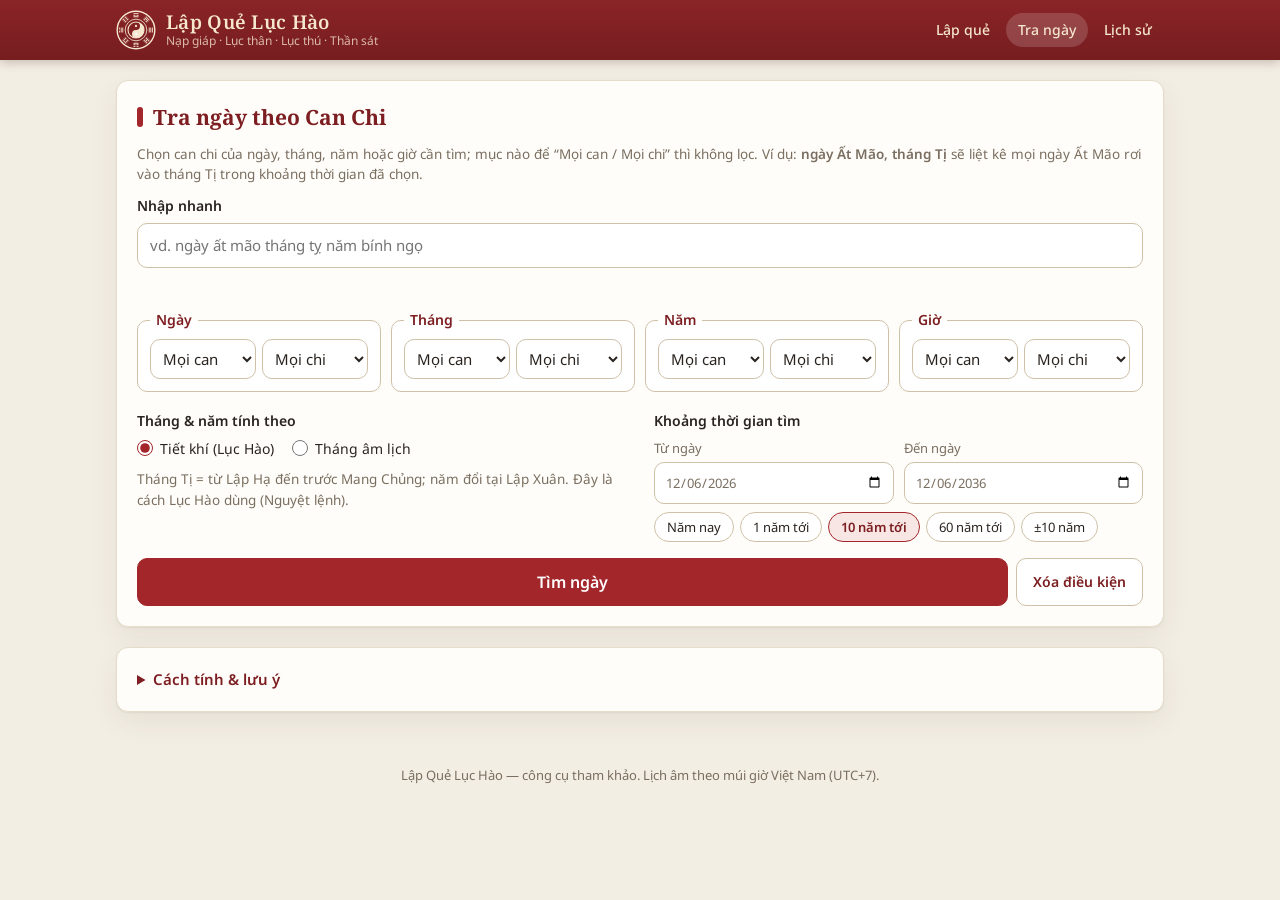
==== tra-ngay.html @ d0d36dfe "Web lập quẻ Lục Hào: lá quẻ, soi hào, tra ngày can chi, giải quẻ - Lập quẻ: số serial, gieo xu, Mai " ====
<!doctype html>
<html lang="vi">
<head>
  <meta charset="utf-8">
  <meta name="viewport" content="width=device-width, initial-scale=1">
  <title>Tra Ngày Can Chi</title>
  <meta name="description" content="Tìm các ngày dương lịch theo can chi ngày, tháng, năm, giờ — tháng theo tiết khí (Lục Hào) hoặc theo âm lịch.">
  <meta name="theme-color" content="#7d1f22">
  <link rel="icon" href="data:image/svg+xml,%3Csvg xmlns='http://www.w3.org/2000/svg' viewBox='-10 -10 20 20'%3E%3Ccircle r='9.5' fill='%23fff' stroke='%23a3262b'/%3E%3Cpath d='M0,-9.5A9.5,9.5 0 0,1 0,9.5A4.75,4.75 0 0,1 0,0A4.75,4.75 0 0,0 0,-9.5Z' fill='%23a3262b'/%3E%3Ccircle cy='-4.75' r='1.4' fill='%23a3262b'/%3E%3Ccircle cy='4.75' r='1.4' fill='%23fff'/%3E%3C/svg%3E">
  <link rel="preconnect" href="https://fonts.googleapis.com">
  <link rel="preconnect" href="https://fonts.gstatic.com" crossorigin>
  <link href="https://fonts.googleapis.com/css2?family=Noto+Sans:wght@400;500;600;700&family=Noto+Serif:wght@600;700&display=swap" rel="stylesheet">
  <link rel="stylesheet" href="css/style.css">
</head>
<body>
  <header class="topbar">
    <div class="topbar-in">
      <a class="brand" href="index.html" aria-label="Trang chủ Lập Quẻ Lục Hào">
        <span class="brand-mark" id="brandMark" aria-hidden="true"></span>
        <span class="brand-text"><b>Lập Quẻ Lục Hào</b><small>Nạp giáp · Lục thân · Lục thú · Thần sát</small></span>
      </a>
      <nav class="topnav" aria-label="Điều hướng">
        <a href="index.html">Lập quẻ</a>
        <a href="tra-ngay.html" aria-current="page">Tra ngày</a>
        <a href="index.html#history">Lịch sử</a>
      </nav>
    </div>
  </header>

  <main class="wrap">
    <section class="card" id="lookup" aria-labelledby="lkTitle">
      <h2 class="card-title" id="lkTitle">Tra ngày theo Can Chi</h2>
      <p class="hint lk-intro">Chọn can chi của ngày, tháng, năm hoặc giờ cần tìm; mục nào để “Mọi can / Mọi chi” thì không lọc. Ví dụ: <b>ngày Ất Mão, tháng Tị</b> sẽ liệt kê mọi ngày Ất Mão rơi vào tháng Tị trong khoảng thời gian đã chọn.</p>

      <div class="field">
        <label class="label" for="quick">Nhập nhanh</label>
        <input id="quick" type="text" autocomplete="off" spellcheck="false" placeholder="vd. ngày ất mão tháng tỵ năm bính ngọ">
        <p class="quick-msg" id="quickMsg" aria-live="polite"></p>
      </div>

      <div class="cc-grid" id="ccGrid"></div>

      <div class="lk-opts">
        <div class="field">
          <span class="label" id="mmLabel">Tháng &amp; năm tính theo</span>
          <div class="time-modes" role="radiogroup" aria-labelledby="mmLabel">
            <label class="radio"><input type="radio" name="mmode" value="solar" checked> Tiết khí (Lục Hào)</label>
            <label class="radio"><input type="radio" name="mmode" value="lunar"> Tháng âm lịch</label>
          </div>
          <p class="hint" id="mmHint"></p>
        </div>

        <div class="field">
          <span class="label">Khoảng thời gian tìm</span>
          <div class="range-row">
            <label>Từ ngày<input id="from" type="date" min="1900-01-01" max="2199-12-31"></label>
            <label>Đến ngày<input id="to" type="date" min="1900-01-01" max="2199-12-31"></label>
          </div>
          <div class="presets" id="presets">
            <button type="button" class="chip-btn" data-preset="year">Năm nay</button>
            <button type="button" class="chip-btn" data-preset="1">1 năm tới</button>
            <button type="button" class="chip-btn" data-preset="10">10 năm tới</button>
            <button type="button" class="chip-btn" data-preset="60">60 năm tới</button>
            <button type="button" class="chip-btn" data-preset="pm10">±10 năm</button>
          </div>
        </div>
      </div>

      <div class="btn-row lk-actions">
        <button type="button" class="btn primary big" id="searchBtn">Tìm ngày</button>
        <button type="button" class="btn ghost" id="clearBtn">Xóa điều kiện</button>
      </div>
      <p class="form-err" id="formErr" role="alert" hidden></p>
    </section>

    <section class="card" id="lkResult" hidden aria-labelledby="resTitle">
      <div class="result-bar">
        <h2 class="card-title" id="resTitle">Kết quả</h2>
        <button type="button" class="btn ghost sm" id="copyLink">Sao chép liên kết</button>
      </div>
      <p class="lk-summary" id="lkSummary" aria-live="polite"></p>
      <div class="tscroll"><table class="dtable lk-table" id="lkTable"></table></div>
      <p class="hint" id="lkFoot"></p>
    </section>

    <section class="card">
      <details class="howto">
        <summary>Cách tính &amp; lưu ý</summary>
        <ul>
          <li><b>Theo tiết khí</b> (dùng trong Lục Hào): tháng Dần bắt đầu từ Lập Xuân, tháng Mão từ Kinh Trập, tháng Thìn từ Thanh Minh, tháng Tị từ Lập Hạ… Năm đổi tại Lập Xuân. Ngày giao tiết có hai trụ tháng — trang ghi rõ giờ đổi tháng.</li>
          <li><b>Theo âm lịch</b>: tháng Giêng là Dần, tháng 2 là Mão… tháng 4 là Tị; năm đổi tại Tết. Tháng nhuận dùng can chi của tháng chính.</li>
          <li>Ngày can chi tính trọn ngày dương lịch (0h–24h). Giờ Tý (23h–1h) thuộc về ngày mới.</li>
          <li>Can dương (Giáp, Bính, Mậu, Canh, Nhâm) chỉ đi với chi dương (Tý, Dần, Thìn, Ngọ, Thân, Tuất); can âm đi với chi âm.</li>
          <li>Lịch theo múi giờ Việt Nam (UTC+7), phạm vi 1900–2199.</li>
        </ul>
      </details>
    </section>
  </main>

  <footer class="footer">
    <p>Lập Quẻ Lục Hào — công cụ tham khảo. Lịch âm theo múi giờ Việt Nam (UTC+7).</p>
  </footer>

  <div class="toast" id="toast" role="status" aria-live="polite"></div>

  <script src="js/lunar.js"></script>
  <script src="js/iching.js"></script>
  <script src="js/render.js"></script>
  <script src="js/lookup.js"></script>
</body>
</html>
---- css/style.css ----
/* =========================================================
   Lập Quẻ Lục Hào — giao diện
   ========================================================= */
:root {
  color-scheme: light;
  --el-0: #2e9d48;
  --el-1: #e0362c;
  --el-2: #b7791f;
  --el-3: #6f7785;
  --el-4: #1f5fbf;
  --bg: #f3eee4;
  --paper: #fffdf9;
  --ink: #2a2420;
  --muted: #7a6e60;
  --line: #e5dccb;
  --line-strong: #cfc1a8;
  --accent: #a3262b;
  --accent-dark: #7d1f22;
  --accent-soft: #f7e6e3;
  --gold: #c99a3b;
  --blue: #2c5ba8;
  --red: #e0161e;
  --purple: #9b1d97;
  --good: #2f7a4b;
  --good-soft: #e5f2e9;
  --bad: #b3261e;
  --bad-soft: #fbe7e5;
  --warn: #9a6200;
  --warn-soft: #fbf0d9;
  --radius: 12px;
  --shadow: 0 1px 2px rgba(60, 40, 20, .06), 0 10px 28px rgba(60, 40, 20, .07);
  --font: 'Noto Sans', system-ui, -apple-system, 'Segoe UI', Roboto, Arial, sans-serif;
  --serif: 'Noto Serif', Georgia, 'Times New Roman', serif;
}

* { box-sizing: border-box; }
html { scroll-padding-top: 76px; }
body {
  margin: 0;
  background: var(--bg);
  color: var(--ink);
  font: 15px/1.55 var(--font);
  -webkit-font-smoothing: antialiased;
}
button, input, select { font: inherit; color: inherit; }
b, strong { font-weight: 600; }
.muted { color: var(--muted); }
[hidden] { display: none !important; }

/* ---------- Thanh trên ---------- */
.topbar {
  position: sticky; top: 0; z-index: 20;
  background: var(--accent-dark);
  background-image: linear-gradient(180deg, #8a2427, #761d20);
  color: #f6e7cf;
  box-shadow: 0 2px 10px rgba(60, 20, 10, .25);
}
.topbar-in {
  max-width: 1080px; margin: 0 auto; padding: 10px 16px;
  display: flex; align-items: center; justify-content: space-between; gap: 12px;
}
.brand { display: flex; align-items: center; gap: 10px; color: inherit; text-decoration: none; min-width: 0; }
.brand-mark { width: 40px; height: 40px; flex: 0 0 40px; }
.brand-mark svg { display: block; }
.brand-text { display: flex; flex-direction: column; line-height: 1.2; min-width: 0; }
.brand-text b { white-space: nowrap; }
.brand-text b { font-family: var(--serif); font-size: 19px; letter-spacing: .3px; }
.brand-text small { font-size: 12px; opacity: .78; white-space: nowrap; overflow: hidden; text-overflow: ellipsis; }
.topnav { display: flex; gap: 4px; }
.topnav a {
  white-space: nowrap; color: #f6e7cf; text-decoration: none; font-size: 14px; font-weight: 500;
  padding: 6px 12px; border-radius: 999px;
}
.topnav a:hover { background: rgba(255, 255, 255, .12); }

/* ---------- Bố cục ---------- */
.wrap { max-width: 1080px; margin: 0 auto; padding: 20px 16px 40px; display: flex; flex-direction: column; gap: 20px; }
.card {
  background: var(--paper);
  border: 1px solid var(--line);
  border-radius: var(--radius);
  box-shadow: var(--shadow);
  padding: 20px;
}
.card-title {
  font-family: var(--serif); font-size: 21px; margin: 0 0 14px; color: var(--accent-dark);
  display: flex; align-items: center; gap: 10px;
}
.card-title::before {
  content: ''; width: 6px; height: 20px; border-radius: 3px; background: var(--accent);
}

/* ---------- Form ---------- */
.cast-grid { display: grid; grid-template-columns: 1fr; gap: 8px 28px; }
@media (min-width: 880px) { .cast-grid { grid-template-columns: minmax(0, 5fr) minmax(0, 6fr); } }
.cast-col { min-width: 0; }
.field { margin-bottom: 16px; }
.label { display: block; font-weight: 600; font-size: 14px; margin-bottom: 6px; color: var(--ink); }
.label.sm { font-size: 13px; }
input[type=text], input[type=number], input[type=datetime-local], select {
  width: 100%; padding: 10px 12px; border: 1px solid var(--line-strong); border-radius: 10px;
  background: #fff; min-height: 42px;
}
input:focus-visible, select:focus-visible, button:focus-visible {
  outline: 3px solid rgba(163, 38, 43, .35); outline-offset: 1px;
}
#customTime { margin-top: 2px; }
.time-modes { display: flex; flex-wrap: wrap; gap: 6px 18px; margin-bottom: 8px; }
.radio, .check { display: inline-flex; align-items: center; gap: 7px; cursor: pointer; font-size: 14px; }
.radio input, .check input { accent-color: var(--accent); width: 16px; height: 16px; margin: 0; }
.check { margin-top: 10px; color: var(--muted); }
.clock { font-variant-numeric: tabular-nums; color: var(--accent); font-weight: 600; }
.time-preview {
  margin-top: 10px; padding: 10px 12px; border-radius: 10px; background: #faf6ef;
  border: 1px dashed var(--line-strong); font-size: 13.5px; line-height: 1.6;
}
.hint { font-size: 13.5px; color: var(--muted); margin: 10px 0; }

/* Tabs */
.tabs { display: flex; flex-wrap: wrap; gap: 6px; }
.tab {
  border: 1px solid var(--line-strong); background: #fff; border-radius: 999px;
  padding: 7px 14px; cursor: pointer; font-size: 14px; font-weight: 500; color: var(--ink);
  transition: background .15s, color .15s, border-color .15s;
}
.tab:hover { border-color: var(--accent); }
.tab[aria-selected=true] { background: var(--accent); border-color: var(--accent); color: #fff; }
.panel { padding-top: 2px; }

/* Nút */
.btn {
  display: inline-flex; align-items: center; justify-content: center; gap: 6px;
  min-height: 40px; padding: 8px 16px; border-radius: 10px; cursor: pointer;
  border: 1px solid var(--accent); background: var(--accent); color: #fff; font-weight: 600; font-size: 14px;
  transition: background .15s, transform .05s;
}
.btn:hover { background: var(--accent-dark); }
.btn:active { transform: translateY(1px); }
.btn:disabled { opacity: .5; cursor: not-allowed; }
.btn.ghost { background: #fff; color: var(--accent-dark); border-color: var(--line-strong); }
.btn.ghost:hover { border-color: var(--accent); background: var(--accent-soft); }
.btn.sm { min-height: 32px; padding: 4px 12px; font-size: 13px; }
.btn.big { min-height: 48px; font-size: 16px; padding: 10px 22px; width: 100%; }
.btn-row { display: flex; flex-wrap: wrap; gap: 8px; }
.cast-actions { margin-top: 8px; }

/* Gieo xu */
.coin-stage { display: flex; flex-direction: column; gap: 14px; margin: 6px 0 12px; }
.coins { display: flex; gap: 14px; justify-content: center; perspective: 600px; }
.coinwrap { display: flex; flex-direction: column; align-items: center; gap: 6px; width: 72px; }
.coinwrap small { font-size: 12px; color: var(--muted); white-space: nowrap; }
.coin {
  width: 64px; height: 64px; border-radius: 50%; position: relative;
  display: grid; place-items: center; transform-style: preserve-3d;
  box-shadow: inset 0 0 0 3px rgba(0, 0, 0, .12), 0 3px 8px rgba(60, 40, 20, .25);
  transition: background .2s;
}
.coin[data-face=yang] { background: radial-gradient(circle at 35% 30%, #f6d98a, #c99a3b 60%, #9c7426); }
.coin[data-face=yin] { background: radial-gradient(circle at 35% 30%, #b8936a, #7b5a36 60%, #5a4026); }
.coin span {
  width: 16px; height: 16px; background: var(--paper);
  box-shadow: inset 0 0 0 2px rgba(0, 0, 0, .25);
}
.coin::before, .coin::after {
  content: ''; position: absolute; inset: 8px; border-radius: 50%;
  border: 1.5px solid rgba(255, 255, 255, .35);
}
.coin[data-face=yin]::after { inset: 18px; border-color: rgba(255, 255, 255, .2); }
.coin.spin { animation: coinspin .7s cubic-bezier(.3, .7, .4, 1) infinite; }
@keyframes coinspin {
  0% { transform: rotateY(0) translateY(0); }
  50% { transform: rotateY(540deg) translateY(-14px); }
  100% { transform: rotateY(1080deg) translateY(0); }
}
.coin-build { list-style: none; margin: 0; padding: 0; display: flex; flex-direction: column; gap: 4px; }
.coin-build li {
  display: grid; grid-template-columns: 96px 48px 1fr auto; align-items: center; gap: 10px; white-space: nowrap;
  padding: 4px 10px; border-radius: 8px; font-size: 13.5px; background: #faf6ef; min-height: 32px;
}
.coin-build li.next { outline: 2px dashed var(--line-strong); background: #fff; }
.coin-build li.mv .cb-val { color: var(--red); font-weight: 600; }
.cb-pos { color: var(--muted); }
.cb-empty { grid-column: 2 / -1; color: var(--muted); }
.cb-faces { font-size: 12px; color: var(--muted); letter-spacing: 1px; }

/* Mai hoa */
.num-row { display: grid; grid-template-columns: 1fr 1fr; gap: 10px; }
.num-row label { display: flex; flex-direction: column; gap: 4px; font-size: 13px; color: var(--muted); }
.formula {
  margin-top: 10px; padding: 12px 14px; border-radius: 10px; background: #faf6ef;
  border: 1px solid var(--line); font-size: 14px; line-height: 1.75;
}
.formula:empty { display: none; }
.f-res { margin-top: 4px; font-weight: 600; color: var(--purple); font-family: var(--serif); font-size: 15.5px; }

/* Tự chọn hào */
#quickHex { margin-bottom: 4px; }
.manual { display: flex; flex-direction: column; gap: 6px; }
.mrow { display: grid; grid-template-columns: 96px 1fr; align-items: center; gap: 8px; }
.mpos { font-size: 13.5px; color: var(--muted); }
.seg { display: grid; grid-template-columns: repeat(4, 1fr); gap: 4px; }
.seg button {
  display: flex; flex-direction: column; align-items: center; gap: 3px;
  border: 1px solid var(--line-strong); background: #fff; border-radius: 8px; padding: 6px 4px;
  cursor: pointer; font-size: 11.5px; line-height: 1.2; color: var(--muted);
}
.seg button[aria-pressed=true] { border-color: var(--accent); background: var(--accent-soft); color: var(--accent-dark); font-weight: 600; }
@media (max-width: 480px) {
  .mrow { grid-template-columns: 1fr; }
  .seg button span { font-size: 10.5px; }
}

/* ---------- Ký hiệu hào ---------- */
.lg { display: inline-flex; justify-content: space-between; width: 66px; height: 9px; color: var(--blue); vertical-align: middle; }
.lg i { display: block; height: 100%; background: currentColor; flex: 0 0 41%; }
.lg.yang i:first-child { flex-basis: 100%; }
.lg.yang i + i { display: none; }
.lg.mv { color: var(--red); }
.lg.sm { width: 40px; height: 7px; }

.hexfig { display: inline-flex; flex-direction: column; gap: 12px; }
.hexfig .lg { width: 142px; height: 19px; }
.hexfig.mini { gap: 6px; }
.hexfig.mini .lg { width: 66px; height: 9px; }
.hexfig.tiny { gap: 3px; }
.hexfig.tiny .lg { width: 30px; height: 4px; }

/* =========================================================
   LÁ QUẺ (theo mẫu)
   ========================================================= */
.result-bar { display: flex; flex-wrap: wrap; align-items: center; justify-content: space-between; gap: 10px; margin-bottom: 12px; }
.result-bar .card-title { margin: 0; }
.chart-scroll {
  overflow-x: auto; -webkit-overflow-scrolling: touch;
  border-radius: 6px; box-shadow: var(--shadow); background: #fff;
}
.scroll-hint { font-size: 12.5px; color: var(--muted); margin: 6px 0 0; text-align: center; }
.chart-scroll.fit { overflow: hidden; }

.chart {
  position: relative; width: 1000px; margin: 0 auto; background: #fff; color: #1f1f1f;
  font-family: 'Noto Sans', Arial, sans-serif; font-size: 16px; line-height: 1.35;
  border: 1px solid #a9a9a9; outline: 10px solid #fff; overflow: hidden;
}
.chart-watermark {
  position: absolute; left: 50%; top: 330px; transform: translate(-50%, 0);
  opacity: .11; pointer-events: none;
}
.chart-inner { position: relative; padding: 26px 30px 20px; }

.ch-head { display: flex; justify-content: space-between; gap: 16px; }
.ch-headtext { flex: 1; min-width: 0; }
.ch-brand { display: flex; gap: 60px; align-items: baseline; margin-bottom: 10px; font-weight: 700; font-size: 17px; }
.ch-site { color: #1f1f1f; }
.ch-app { letter-spacing: .3px; }
.ch-info { display: flex; flex-direction: column; gap: 6px; font-size: 16.5px; }
.ch-row { display: flex; gap: 10px; }
.ch-k { flex: 0 0 auto; min-width: 200px; }
.ch-row:nth-child(2) .ch-k, .ch-row:nth-child(5) .ch-k { min-width: 0; }
.ch-v { min-width: 0; }
.ch-q { color: #e0161e; font-weight: 700; font-size: 18px; word-break: break-word; }
.ch-split { display: flex; flex-wrap: wrap; gap: 4px 26px; }
.ch-split b { font-weight: 700; }
.ch-emblem { flex: 0 0 104px; display: flex; align-items: flex-start; justify-content: center; padding-top: 4px; }

.ch-hex { display: grid; grid-template-columns: 1fr 176px 1fr; margin: 26px 0 8px; }
.hexmid { align-self: center; display: flex; flex-direction: column; align-items: center; gap: 8px; text-align: center; padding-bottom: 40px; }
.mid-note { font-weight: 700; font-size: 14.5px; line-height: 1.3; color: #c0262d; letter-spacing: .2px; }
.mid-note.quiet { color: #8a8a8a; }
.hexcol { display: flex; flex-direction: column; align-items: center; text-align: center; }
.hexname { margin: 0 0 18px; color: var(--purple); font-size: 21px; font-weight: 700; letter-spacing: .2px; min-height: 28px; }
.hexpalace { margin-top: 12px; color: #9a9a9a; font-weight: 700; font-size: 16px; }
/* Thượng / Hạ quái cạnh hình quẻ: mỗi nhãn căn giữa theo 3 nét của quái */
.hexfig-wrap { position: relative; display: inline-block; }
.tri-col { position: absolute; top: 0; bottom: 0; display: grid; grid-template-rows: 81px 1fr 81px; }
.tri-col.left { right: calc(100% + 14px); }
.tri-col.right { left: calc(100% + 14px); }
.tri-lab {
  display: flex; flex-direction: column; justify-content: center; align-items: center; text-align: center; gap: 1px;
  white-space: nowrap; font-size: 15px; font-weight: 600; color: #6a6a6a; line-height: 1.25;
}
.tri-lab.tri-up { grid-row: 1; }
.tri-lab.tri-lo { grid-row: 3; }
.tri-col.left .tri-lab { padding-right: 10px; border-right: 2px solid #d2d2d2; }
.tri-col.right .tri-lab { padding-left: 10px; border-left: 2px solid #d2d2d2; }
.tri-el { font-size: 13.5px; font-weight: 700; }
.hexomen { margin-top: 20px; font-weight: 700; font-size: 18px; letter-spacing: .2px; }

.ch-table { width: 100%; border-collapse: collapse; table-layout: fixed; font-size: 16px; }
.ch-table th { text-align: left; font-weight: 700; padding: 12px 0 8px; white-space: nowrap; }
.ch-table td { padding: 9px 0; border-bottom: 1.5px solid #c4c4c4; white-space: nowrap; overflow: hidden; text-overflow: ellipsis; height: 44px; }
.ch-table .div { border-left: 1.5px solid #c4c4c4; padding-left: 12px; }
.ch-table th.div { border-left: 1.5px solid #c4c4c4; }
.ch-table .c { text-align: center; }
.ch-table .tk { text-align: center; }
.ch-table td.g { overflow: visible; text-overflow: clip; padding-right: 0; }
.ch-table .gr { text-align: right; }
.ch-table tr.mv td { color: var(--red); }
.ch-table tr.mv td.tu { color: #1f1f1f; }
.ch-main { margin-top: 6px; }
.ch-main tbody tr:last-child td { border-bottom-width: 1.5px; }
.ch-sub { margin-top: 26px; border-top: 1.5px solid #c4c4c4; }
.ch-sub th { padding-top: 10px; border-bottom: 1.5px solid #c4c4c4; }
.ch-sub td { height: 42px; }

.ch-foot {
  display: flex; flex-wrap: wrap; gap: 4px 22px; margin-top: 14px; font-size: 14px; color: #555;
}
.ch-notes { color: #b3261e; }
.ch-url { margin-left: auto; color: #888; }

/* =========================================================
   PHÂN TÍCH CHI TIẾT
   ========================================================= */
.details { display: flex; flex-direction: column; gap: 16px; margin-top: 20px; }
.sec-title { font-family: var(--serif); font-size: 18px; margin: 0 0 14px; color: var(--accent-dark); }
.chips { display: flex; flex-wrap: wrap; gap: 4px 5px; }
.chip {
  display: inline-block; font-size: 12px; line-height: 1.5; padding: 1px 8px; border-radius: 999px;
  background: #f1ece3; color: #4d4338; white-space: nowrap;
}
.chip.good { background: var(--good-soft); color: var(--good); }
.chip.bad { background: var(--bad-soft); color: var(--bad); }
.chip.warn { background: var(--warn-soft); color: var(--warn); }
.chip.mv { background: #fde3e4; color: var(--red); font-weight: 600; }
.chip.note { background: #f1e6f3; color: #6f1a6c; font-size: 13px; padding: 3px 10px; }
.chips.notes { margin-top: 14px; }

.hexcards { display: grid; grid-template-columns: 1fr; gap: 12px; }
@media (min-width: 760px) { .hexcards { grid-template-columns: repeat(3, minmax(0, 1fr)); } }
.hexcard { border: 1px solid var(--line); border-radius: 10px; padding: 14px; background: #fff; }
.hexcard.empty { background: #faf7f2; }
.hc-title { font-size: 12.5px; text-transform: uppercase; letter-spacing: .6px; color: var(--muted); font-weight: 600; margin-bottom: 10px; }
.hc-body { display: flex; gap: 14px; align-items: flex-start; }
.hc-text { min-width: 0; display: flex; flex-direction: column; gap: 4px; }
.hc-name { font-family: var(--serif); font-weight: 700; font-size: 17px; color: var(--purple); }
.hc-meta { font-size: 13px; color: var(--muted); }
.hc-omen { font-weight: 600; font-size: 14px; }
.hc-mean { font-size: 13.5px; }

.pillars { display: grid; grid-template-columns: repeat(4, minmax(0, 1fr)); gap: 8px; margin-bottom: 14px; }
.pillar {
  border: 1px solid var(--line); border-radius: 10px; padding: 10px 6px; text-align: center; background: #fff;
  display: flex; flex-direction: column; gap: 2px;
}
.pl-k { font-size: 12px; color: var(--muted); text-transform: uppercase; letter-spacing: .5px; }
.pillar b { font-family: var(--serif); font-size: 17px; color: var(--accent-dark); }
.pillar small { font-size: 12px; color: var(--muted); }
.kv { margin: 0; display: flex; flex-direction: column; gap: 6px; }
.kv > div { display: grid; grid-template-columns: 120px 1fr; gap: 10px; font-size: 14px; }
.kv dt { color: var(--muted); }
.kv dd { margin: 0; }
@media (max-width: 520px) { .kv > div { grid-template-columns: 1fr; gap: 0; } }

.dung-pick { display: flex; flex-wrap: wrap; align-items: center; gap: 8px 12px; }
.dung-pick label { font-weight: 600; font-size: 14px; }
.dung-pick select { width: auto; min-width: 220px; }
.roles { display: grid; grid-template-columns: 1fr; gap: 10px; }
@media (min-width: 760px) { .roles { grid-template-columns: 1fr 1fr; } }
.role { border: 1px solid var(--line); border-radius: 10px; padding: 12px 14px; background: #fff; border-left-width: 4px; }
.role ul { margin: 8px 0 0; padding-left: 18px; display: flex; flex-direction: column; gap: 8px; font-size: 14px; }
.role li .chips { margin-top: 4px; }
.role-h { font-weight: 600; }
.role-tag { font-size: 12px; text-transform: uppercase; letter-spacing: .4px; color: var(--muted); margin-right: 4px; }
.role-dung { border-left-color: #2c5ba8; }
.role-nguyen { border-left-color: var(--good); }
.role-ky { border-left-color: var(--bad); }
.role-cuu { border-left-color: var(--warn); }
.from-change { color: var(--muted); }
.sub { font-size: 12.5px; color: var(--muted); margin-top: 4px; }

.tscroll { overflow-x: auto; -webkit-overflow-scrolling: touch; }
.dtable { width: 100%; border-collapse: collapse; font-size: 14px; min-width: 820px; }
.dtable.compact { min-width: 520px; }
.dtable th {
  text-align: left; font-size: 12.5px; font-weight: 600; color: var(--muted);
  padding: 8px 10px; border-bottom: 1.5px solid var(--line-strong); white-space: nowrap;
}
.dtable td { padding: 9px 10px; border-bottom: 1px solid var(--line); vertical-align: top; }
.dtable tr.mv td:first-child b { color: var(--red); }
.dtable tr.hit td:first-child b { color: var(--accent-dark); }
.dtable tr:not(.hit) td { color: inherit; }
.nowrap { white-space: nowrap; }
.tu-b { display: inline-block; font-size: 11.5px; font-weight: 700; color: #fff; background: var(--accent); border-radius: 4px; padding: 0 5px; margin-right: 2px; }
.role-mini { display: inline-block; font-size: 12px; font-weight: 600; padding: 1px 8px; border-radius: 999px; }
.role-mini.r-dung { background: #e3ebf8; color: #2c5ba8; }
.role-mini.r-nguyen { background: var(--good-soft); color: var(--good); }
.role-mini.r-ky { background: var(--bad-soft); color: var(--bad); }
.role-mini.r-cuu { background: var(--warn-soft); color: var(--warn); }
.role-mini.r-tiet { background: #f1ece3; color: #4d4338; }
.dtable tr.r-dung td { background: #f6f9fe; }

.mvcards { display: grid; grid-template-columns: 1fr; gap: 10px; }
@media (min-width: 760px) { .mvcards { grid-template-columns: 1fr 1fr; } }
.mvcard { border: 1px solid #f1c9cb; background: #fffafa; border-radius: 10px; padding: 12px 14px; display: flex; flex-direction: column; gap: 8px; }
.mv-h { font-size: 14px; display: flex; align-items: center; gap: 8px; }
.mv-flow { display: flex; flex-wrap: wrap; align-items: center; gap: 6px 10px; font-size: 15px; }
.mv-flow .arrow { color: var(--red); font-weight: 700; }

.howto summary { cursor: pointer; font-weight: 600; color: var(--accent-dark); }
.howto ul { margin: 10px 0 0; padding-left: 20px; font-size: 14px; display: flex; flex-direction: column; gap: 4px; }

/* ---------- Lịch sử ---------- */
.hist-list { list-style: none; margin: 0; padding: 0; display: grid; grid-template-columns: 1fr; gap: 8px; }
@media (min-width: 760px) { .hist-list { grid-template-columns: 1fr 1fr; } }
.hist-item { display: flex; align-items: stretch; border: 1px solid var(--line); border-radius: 10px; background: #fff; overflow: hidden; }
.hist-open {
  flex: 1; display: flex; gap: 12px; align-items: center; text-align: left; padding: 10px 12px;
  background: none; border: 0; cursor: pointer; min-width: 0;
}
.hist-open:hover { background: #faf6ef; }
.hist-text { display: flex; flex-direction: column; min-width: 0; gap: 1px; }
.hist-text b, .hist-text span, .hist-text small { white-space: nowrap; overflow: hidden; text-overflow: ellipsis; }
.hist-text span { font-size: 13.5px; color: var(--purple); }
.hist-text small { font-size: 12px; color: var(--muted); }
.hist-del { border: 0; border-left: 1px solid var(--line); background: none; width: 42px; font-size: 20px; color: var(--muted); cursor: pointer; }
.hist-del:hover { background: var(--bad-soft); color: var(--bad); }

/* ---------- Khác ---------- */
.footer { text-align: center; color: var(--muted); font-size: 13px; padding: 0 16px 30px; }
@media (max-width: 520px) {
  .brand-text { display: none; }
  .topnav { gap: 2px; }
}
.toast {
  position: fixed; left: 50%; bottom: 24px; transform: translate(-50%, 20px);
  background: #2a2420; color: #fff; padding: 10px 16px; border-radius: 10px; font-size: 14px;
  opacity: 0; pointer-events: none; transition: opacity .2s, transform .2s; max-width: calc(100vw - 32px);
  box-shadow: 0 8px 24px rgba(0, 0, 0, .25); z-index: 50;
}
.toast.on { opacity: 1; transform: translate(-50%, 0); }

@media (max-width: 560px) {
  .card { padding: 16px; }
  .brand-text small { display: none; }
  .topbar-in { padding: 8px 12px; }
  .topnav a { padding: 6px 8px; }
  .pillars { grid-template-columns: repeat(2, minmax(0, 1fr)); }
  .coin-build li { grid-template-columns: 84px 44px 1fr auto; gap: 8px; }
  .brand-text b { font-size: 16px; }
  .brand-mark, .brand-mark svg { width: 32px; height: 32px; flex-basis: 32px; }
}

@media (prefers-reduced-motion: reduce) {
  * { animation: none !important; transition: none !important; scroll-behavior: auto !important; }
}

/* ---------- In ---------- */
@media print {
  @page { size: A4; margin: 10mm; }
  body { background: #fff; }
  .topbar, .cast, .history, .result-bar .btn-row, .footer, .toast, .scroll-hint, .dung-pick { display: none !important; }
  .wrap { padding: 0; max-width: none; }
  .chart-scroll { overflow: visible; box-shadow: none; }
  .chart { zoom: .72 !important; outline: 0; }
  .card { box-shadow: none; break-inside: avoid; }
  .details .dsec { break-inside: avoid; }
  .howto { display: none; }
}

/* =========================================================
   TRA NGÀY THEO CAN CHI
   ========================================================= */
.topnav a[aria-current=page] { background: rgba(255, 255, 255, .16); }
.lk-intro { margin-top: -4px; }
.quick-msg { font-size: 13.5px; margin: 6px 0 0; min-height: 1.4em; }
.cc-grid { display: grid; grid-template-columns: 1fr; gap: 10px; margin-bottom: 18px; }
@media (min-width: 640px) { .cc-grid { grid-template-columns: 1fr 1fr; } }
@media (min-width: 980px) { .cc-grid { grid-template-columns: repeat(4, minmax(0, 1fr)); } }
.cc {
  margin: 0; border: 1px solid var(--line-strong); border-radius: 10px; padding: 8px 12px 12px; background: #fff;
  transition: border-color .15s, background .15s;
}
.cc legend { font-weight: 600; font-size: 14px; padding: 0 6px; color: var(--accent-dark); }
.cc.on { border-color: var(--accent); background: #fffaf8; }
.cc.bad { border-color: var(--bad); background: var(--bad-soft); }
.cc-sel { display: grid; grid-template-columns: 1fr 1fr; gap: 6px; }
.cc-sel select { padding: 8px 8px; min-height: 40px; }
.cc-err { margin: 6px 0 0; font-size: 12.5px; color: var(--bad); }
.lk-opts { display: grid; grid-template-columns: 1fr; gap: 0 28px; }
@media (min-width: 880px) { .lk-opts { grid-template-columns: 1fr 1fr; } }
.range-row { display: grid; grid-template-columns: 1fr 1fr; gap: 10px; }
.range-row label { display: flex; flex-direction: column; gap: 4px; font-size: 13px; color: var(--muted); }
.range-row input[type=date] { width: 100%; padding: 9px 10px; border: 1px solid var(--line-strong); border-radius: 10px; background: #fff; min-height: 42px; }
.presets { display: flex; flex-wrap: wrap; gap: 6px; margin-top: 8px; }
.chip-btn {
  border: 1px solid var(--line-strong); background: #fff; border-radius: 999px; padding: 4px 12px;
  font-size: 13px; cursor: pointer; color: var(--ink);
}
.chip-btn:hover { border-color: var(--accent); }
.chip-btn[aria-pressed=true] { background: var(--accent-soft); border-color: var(--accent); color: var(--accent-dark); font-weight: 600; }
.lk-actions .btn.big { width: auto; flex: 1 1 220px; }
.form-err { margin: 10px 0 0; color: var(--bad); font-weight: 500; font-size: 14px; }
.lk-summary { margin: 0 0 12px; font-size: 14.5px; }
.lk-table { min-width: 860px; }
.lk-table td { vertical-align: middle; }
.lk-table .hl { color: var(--accent-dark); font-weight: 700; }
.lk-table .dim { color: var(--muted); }
.lk-table .idx { color: var(--muted); font-size: 12.5px; }
.lk-table tr.past td { color: #8d8174; }
.lk-table tr.past .hl { color: #9a5a5c; }
.lk-table tr.today td { background: #fdf3e2; }
.lk-table tr.next td { background: #f6f9fe; }
.lk-table tr.next td:first-child { box-shadow: inset 3px 0 0 var(--blue); }
.lk-table td.empty { text-align: center; color: var(--muted); padding: 24px 10px; }
.rel-today { color: var(--warn); }

@media (max-width: 640px) {
  .tscroll .lk-table { min-width: 0; }
  .lk-table thead { display: none; }
  .lk-table, .lk-table tbody, .lk-table tr, .lk-table td { display: block; width: 100%; }
  .lk-table tr { border: 1px solid var(--line); border-radius: 10px; margin-bottom: 10px; padding: 6px 12px; background: #fff; }
  .lk-table tr.next td:first-child { box-shadow: none; }
  .lk-table tr.next { border-color: var(--blue); }
  .lk-table td { border: 0; position: relative; padding: 5px 0 5px 108px; min-height: 30px; background: none !important; }
  .lk-table td::before { content: attr(data-label); position: absolute; left: 0; top: 7px; width: 100px; color: var(--muted); font-size: 12.5px; }
  .lk-table td.idx { display: none; }
  .lk-table td.empty { display: block; }
  .lk-table td.empty { padding-left: 0; }
  .lk-table td.empty::before { content: none; }
}

/* =========================================================
   NGŨ HÀNH + SOI HÀO
   ========================================================= */
.el-0 { color: var(--el-0); }
.el-1 { color: var(--el-1); }
.el-2 { color: var(--el-2); }
.el-3 { color: var(--el-3); }
.el-4 { color: var(--el-4); }
[data-el="0"] { --elc: var(--el-0); }
[data-el="1"] { --elc: var(--el-1); }
[data-el="2"] { --elc: var(--el-2); }
[data-el="3"] { --elc: var(--el-3); }
[data-el="4"] { --elc: var(--el-4); }

.serial-row { display: flex; gap: 8px; }
.serial-row input { flex: 1; min-width: 0; font-variant-numeric: tabular-nums; letter-spacing: 1px; font-size: 16px; }

.chart .ch-table tbody tr[data-pos] { cursor: pointer; }
.chart .ch-table tbody tr[data-pos] td { transition: opacity .12s, background .12s; }
.chart.ins-on .ch-table tbody tr[data-pos]:not(.ins-focus):not(.ins-rel) td { opacity: .32; }
.chart.ins-on .ch-table tr.ins-focus td { background: rgba(255, 228, 160, .42); }
.chart.ins-on .ch-table tr.ins-rel td { background: rgba(236, 232, 224, .55); background: color-mix(in srgb, var(--relc, #9a8f82) 11%, transparent); }
.chart.ins-on tr.ins-focus .t[data-el], .chart.ins-on tr.ins-rel .t[data-el] { color: var(--elc); font-weight: 700; }
.chart.ins-bien .ch-main tr.ins-focus td:nth-child(-n+6), .chart.ins-bien .ch-sub tr.ins-focus td:nth-child(-n+7) { opacity: .45; }
.chart.ins-on .nd { color: var(--elc); background: #fff; border-radius: 6px; padding: 1px 6px; box-shadow: inset 0 0 0 1.6px var(--elc); }
.ins-svg { position: absolute; left: 0; top: 0; pointer-events: none; z-index: 4; overflow: visible; }
.ins-hint { margin: 8px 0 0; font-size: 12.5px; color: var(--muted); text-align: center; }

.hao-panel {
  background: var(--paper); border: 1px solid var(--line); border-radius: 12px; box-shadow: var(--shadow);
  padding: 14px 16px; font-size: 14px; line-height: 1.5;
}
@media (min-width: 1440px) {
  .result-stage { display: grid; grid-template-columns: 1002px 340px; gap: 18px; width: 1360px; margin-left: -156px; align-items: start; }
  .hao-panel { position: sticky; top: 76px; max-height: calc(100vh - 92px); overflow: auto; }
}
@media (max-width: 1439px) {
  .hao-panel {
    position: fixed; right: 16px; bottom: 16px; width: 360px; max-height: min(72vh, 680px); overflow: auto;
    z-index: 40; display: none; box-shadow: 0 12px 40px rgba(40, 25, 10, .28);
  }
  .hao-panel.on { display: block; }
}
@media (max-width: 640px) {
  .hao-panel { left: 8px; right: 8px; bottom: 8px; width: auto; max-height: 46vh; }
}
.hp-kicker { font-size: 12px; text-transform: uppercase; letter-spacing: .6px; color: var(--muted); font-weight: 600; display: flex; align-items: center; gap: 6px; }
.hp-pin { color: var(--accent); }
.hp-x { margin-left: auto; border: 0; background: #f1ece3; border-radius: 999px; width: 26px; height: 26px; font-size: 17px; line-height: 1; cursor: pointer; color: var(--ink); }
.hp-x:hover { background: var(--accent-soft); color: var(--accent); }
.hp-head { border-left: 4px solid var(--elc); padding: 2px 0 10px 10px; margin-bottom: 6px; border-bottom: 1px solid var(--line); }
.hp-title { font-family: var(--serif); font-size: 18px; font-weight: 700; margin: 2px 0 6px; }
.hp-title small { font-family: var(--font); font-size: 12.5px; color: var(--muted); font-weight: 500; }
.hp-sec { padding: 8px 0; border-bottom: 1px dashed var(--line); }
.hp-k { font-size: 12px; text-transform: uppercase; letter-spacing: .5px; color: var(--muted); font-weight: 600; margin-bottom: 3px; }
.hp-v .chips { margin-top: 4px; }
.hp-sub { font-size: 13px; color: #5d5246; margin-top: 3px; }
.hp-row { margin: 3px 0; }
.rel-pill {
  display: inline-block; font-size: 12.5px; font-weight: 700; padding: 1px 9px; border-radius: 999px;
  color: var(--rc); background: #fff; box-shadow: inset 0 0 0 1.4px var(--rc); white-space: nowrap;
}
.el-dot { display: inline-block; width: 10px; height: 10px; border-radius: 50%; vertical-align: 1px; }
.hp-legend { margin-top: 10px; display: flex; flex-direction: column; gap: 4px; font-size: 12px; color: var(--muted); }
.hp-legend > div { display: flex; flex-wrap: wrap; gap: 4px 10px; }
.lg-item { display: inline-flex; align-items: center; gap: 5px; }
.lg-item i { display: inline-block; width: 16px; height: 3px; border-radius: 2px; }
.lg-item i.round { width: 9px; height: 9px; border-radius: 50%; }
.lg-item i.dash { background: repeating-linear-gradient(90deg, #6b5e4f 0 5px, transparent 5px 8px); }
.hp-hint { margin: 8px 0 0; font-size: 12px; color: var(--muted); }
.lg-note { display: block !important; font-size: 12px; color: var(--muted); line-height: 1.45; }
.lg-note b { color: #4d4338; }
.hp-empty p { margin: 6px 0 4px; color: #5d5246; }
/* Tên quẻ trên lá quẻ: rê để đọc nội dung sách */
.chart .hexname[data-hex] { cursor: help; border-radius: 6px; padding: 0 6px; transition: background .12s; }
.chart .hexname[data-hex]:hover, .chart .hexname.ins-active { background: #f6e6f5; }
/* Bảng giải quẻ */
.q-head {
  margin: -14px -16px 4px; padding: 14px 16px 12px; border-radius: 12px 12px 0 0;
  background: linear-gradient(135deg, #f7e9f6 0%, #fbf3ea 100%); border-bottom: 1px solid #ecdcea;
}
.q-title { font-family: var(--serif); font-size: 21px; font-weight: 700; color: #8a1a86; line-height: 1.25; margin: 2px 0 4px; }
.q-omen {
  display: inline-block; font-weight: 700; font-size: 13.5px; color: #8a5a00; background: #fff6e0;
  border: 1px solid #f0d9a4; border-radius: 999px; padding: 2px 12px; margin-bottom: 8px;
}
.q-omen::before { content: '❝ '; color: #c9a227; }
.q-omen::after { content: ' ❞'; color: #c9a227; }
.q-chips { display: flex; flex-wrap: wrap; gap: 5px; }
.q-chip { display: inline-flex; align-items: center; gap: 5px; font-size: 12px; font-weight: 600; padding: 2px 9px; border-radius: 999px; background: #fff; border: 1px solid #e5d9cf; color: #5d5246; }
.q-chip.el { color: var(--c); background: color-mix(in srgb, var(--c) 9%, #fff); border-color: color-mix(in srgb, var(--c) 35%, #fff); }
.q-chip.el i { width: 7px; height: 7px; border-radius: 50%; background: var(--c); }
.q-chip.order { color: #7a1f75; background: #f6e6f5; border-color: #e8c9e6; }
.q-chip.xung { color: #b45a00; background: #fff1e0; border-color: #f3cfa3; }
.q-chip.hop { color: #2f7a4b; background: #e8f5ec; border-color: #bfe0c9; }

.q-sec { --qc: #a3262b; --qb: #fdf4f3; margin-top: 12px; }
.q-sec.qt { --qc: #3b5bab; --qb: #f2f5fc; }
.q-sec.lh { --qc: #1f7a6a; --qb: #eef7f4; }
.q-k {
  display: inline-block; font-size: 11.5px; font-weight: 700; letter-spacing: .6px; text-transform: uppercase;
  color: #fff; background: var(--qc); border-radius: 6px 6px 0 0; padding: 3px 10px 2px;
}
.q-body { background: var(--qb); border-left: 3px solid var(--qc); border-radius: 0 8px 8px 8px; padding: 9px 12px; }
.q-body p { margin: 0 0 8px; font-size: 13.8px; line-height: 1.62; color: #352d26; text-align: justify; }
.q-body p:last-child { margin-bottom: 0; }
.q-body .q-sum {
  background: #fff; border: 1px dashed color-mix(in srgb, var(--qc) 45%, #fff); border-radius: 8px;
  padding: 7px 10px; font-weight: 500; color: #2a231d;
}
.q-body .q-sum::before { content: '✦ '; color: var(--qc); }
.kw-el { color: var(--c); font-weight: 700; }
.kw-lt { color: #6b2d1f; font-weight: 700; }
.kw-hao { font-weight: 600; color: #3a322a; border-bottom: 1.5px solid color-mix(in srgb, var(--qc) 50%, transparent); }
.kw-tu { font-weight: 700; font-size: .92em; color: #fff; background: #a3262b; border-radius: 4px; padding: 0 4px; }

@media print {
  .ins-svg, .hao-panel, .ins-hint { display: none !important; }
}
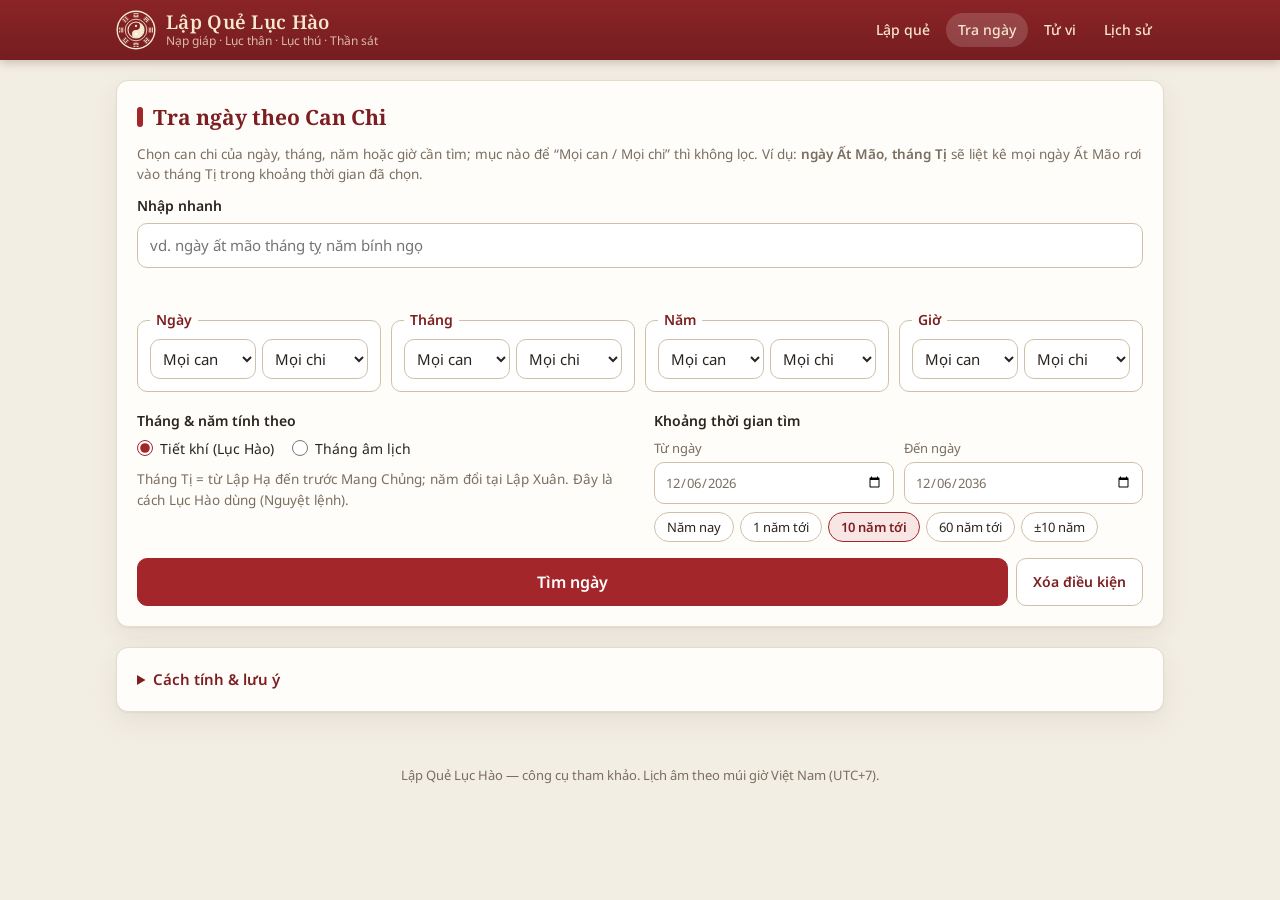
==== commit ed77ea45: "Thêm trang Lá số Tử Vi: engine an sao, giao diện, xuất ảnh - js/tuvi.js: sửa Cục theo nạp âm cung Mệ" ====
--- a/tra-ngay.html
+++ b/tra-ngay.html
@@ -22,6 +22,7 @@
       <nav class="topnav" aria-label="Điều hướng">
         <a href="index.html">Lập quẻ</a>
         <a href="tra-ngay.html" aria-current="page">Tra ngày</a>
+        <a href="tu-vi.html">Tử vi</a>
         <a href="index.html#history">Lịch sử</a>
       </nav>
     </div>
--- a/css/style.css
+++ b/css/style.css
@@ -639,3 +639,47 @@
 @media print {
   .ins-svg, .hao-panel, .ins-hint { display: none !important; }
 }
+
+/* Ứng kỳ */
+.uk-table { min-width: 940px; }
+.uk-table tr.uk-uu-tien td { background: #f4faf5; }
+.uk-table tr.uk-canh-bao td { background: #fdf5f4; }
+.uk-profile { border: 1px solid var(--line); border-radius: 10px; background: #fff; padding: 4px 14px; margin-bottom: 12px; }
+.uk-prow { display: grid; grid-template-columns: 120px 1fr; gap: 12px; padding: 8px 0; border-bottom: 1px dashed var(--line); font-size: 14px; }
+.uk-prow:last-child { border-bottom: 0; }
+.uk-pk { font-size: 12px; font-weight: 700; text-transform: uppercase; letter-spacing: .4px; color: var(--muted); padding-top: 2px; }
+.uk-lvl { font-weight: 700; }
+@media (max-width: 560px) { .uk-prow { grid-template-columns: 1fr; gap: 3px; } }
+.uk-legend { display: flex; flex-wrap: wrap; gap: 5px; margin-bottom: 8px; font-size: 12px; }
+.uk-rs { display: flex; flex-wrap: wrap; gap: 4px; }
+.uk-r { display: inline-block; font-size: 12px; line-height: 1.45; padding: 1px 8px; border-radius: 6px; border-left: 3px solid var(--rc, #b9ad9c); background: color-mix(in srgb, var(--rc, #b9ad9c) 10%, #fff); color: #3a322a; }
+.uk-r.ph-kq { --rc: #2c5ba8; }
+.uk-r.ph-tg { --rc: #8e44ad; }
+.uk-r.ph-tl { --rc: #2e9d48; }
+.uk-r.ph-kh { --rc: #1f7a6a; }
+.uk-r.ph-cb { --rc: #d7263d; }
+.uk-r.ph-phu { --rc: #a79c8d; color: var(--muted); }
+.uk-extras { margin: 10px 0 0; padding-left: 20px; font-size: 14px; }
+.uk-notes { margin-top: 12px; border-left: 3px solid var(--gold); background: #fffaf0; border-radius: 0 8px 8px 0; padding: 8px 12px; }
+.uk-notes ul { margin: 4px 0 0; padding-left: 18px; font-size: 13.5px; display: flex; flex-direction: column; gap: 3px; }
+.uk-chi {
+  display: inline-grid; place-items: center; min-width: 42px; height: 32px; padding: 0 8px; border-radius: 8px;
+  font-family: var(--serif); font-weight: 700; font-size: 16px; color: var(--c);
+  background: color-mix(in srgb, var(--c) 10%, #fff); box-shadow: inset 0 0 0 1.5px color-mix(in srgb, var(--c) 45%, #fff);
+}
+.uk-links { display: flex; gap: 6px; }
+.uk-links a {
+  font-size: 12.5px; font-weight: 600; color: var(--accent-dark); text-decoration: none; white-space: nowrap;
+  border: 1px solid var(--line-strong); border-radius: 999px; padding: 2px 10px; background: #fff;
+}
+.uk-links a:hover { border-color: var(--accent); background: var(--accent-soft); }
+
+/* Hợp cục · Hình hại · Mộ · Phục thần */
+.cb-list { display: flex; flex-direction: column; }
+.cb-row { display: grid; grid-template-columns: 110px 1fr; gap: 12px; padding: 10px 0; border-bottom: 1px dashed var(--line); font-size: 14px; }
+.cb-row:last-child { border-bottom: 0; }
+.cb-k { font-size: 12.5px; font-weight: 700; text-transform: uppercase; letter-spacing: .4px; color: var(--muted); padding-top: 2px; }
+.cb-v .chips { margin-top: 5px; }
+.cb-item + .cb-item { margin-top: 6px; }
+.mid-note.cuc { color: #6f1a6c; }
+@media (max-width: 560px) { .cb-row { grid-template-columns: 1fr; gap: 4px; } }
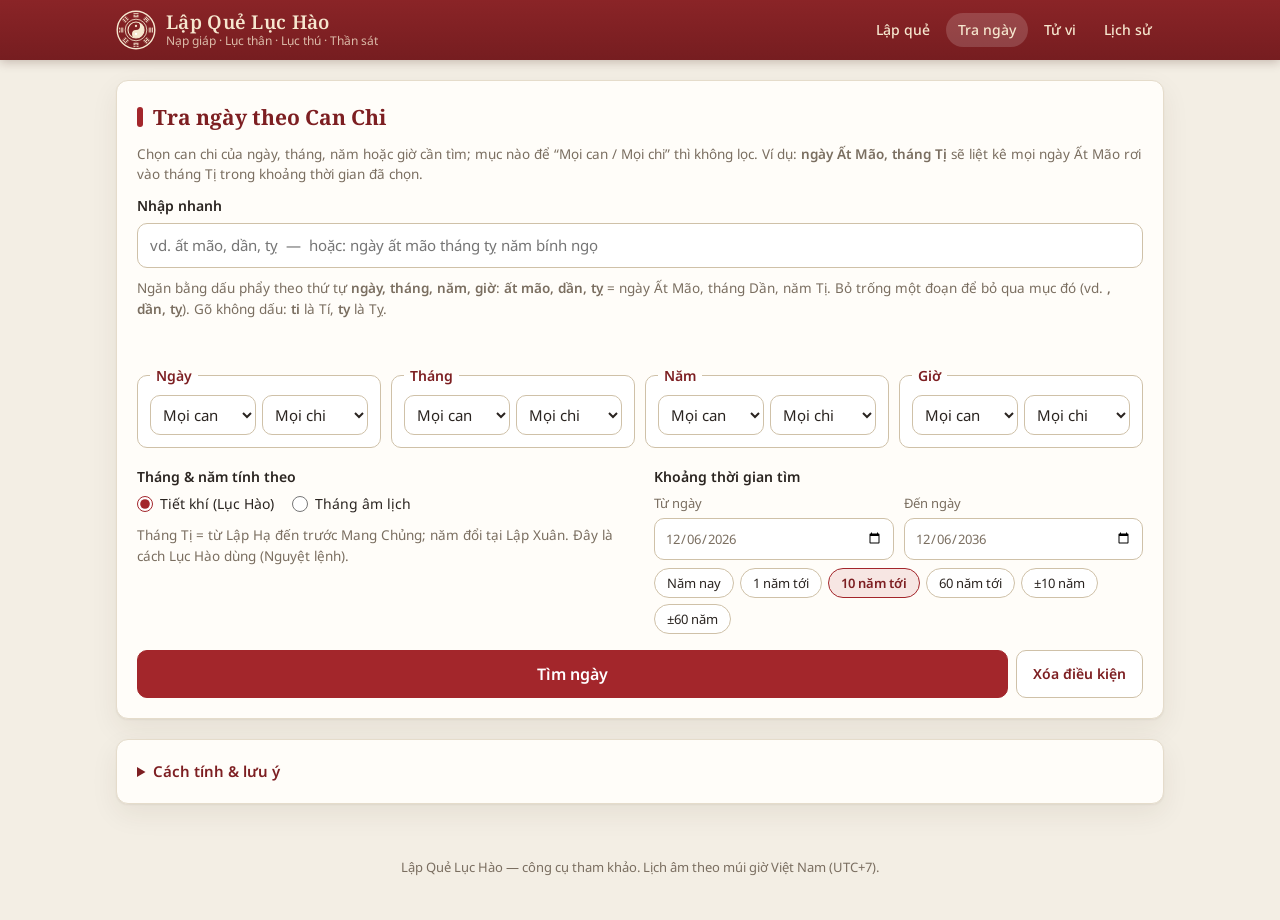
==== commit 5a1d9c3c: "Tra ngày: thêm khoảng ±60 năm, nhập nhanh theo dấu phẩy - Nút "±60 năm" (preset pmN tổng quát) - Nhậ" ====
--- a/tra-ngay.html
+++ b/tra-ngay.html
@@ -35,7 +35,8 @@
 
       <div class="field">
         <label class="label" for="quick">Nhập nhanh</label>
-        <input id="quick" type="text" autocomplete="off" spellcheck="false" placeholder="vd. ngày ất mão tháng tỵ năm bính ngọ">
+        <input id="quick" type="text" autocomplete="off" spellcheck="false" placeholder="vd. ất mão, dần, tỵ  —  hoặc: ngày ất mão tháng tỵ năm bính ngọ">
+        <p class="hint">Ngăn bằng dấu phẩy theo thứ tự <b>ngày, tháng, năm, giờ</b>: <b>ất mão, dần, tỵ</b> = ngày Ất Mão, tháng Dần, năm Tị. Bỏ trống một đoạn để bỏ qua mục đó (vd. <b>, dần, tỵ</b>). Gõ không dấu: <b>ti</b> là Tí, <b>ty</b> là Tỵ.</p>
         <p class="quick-msg" id="quickMsg" aria-live="polite"></p>
       </div>
 
@@ -63,6 +64,7 @@
             <button type="button" class="chip-btn" data-preset="10">10 năm tới</button>
             <button type="button" class="chip-btn" data-preset="60">60 năm tới</button>
             <button type="button" class="chip-btn" data-preset="pm10">±10 năm</button>
+            <button type="button" class="chip-btn" data-preset="pm60">±60 năm</button>
           </div>
         </div>
       </div>
